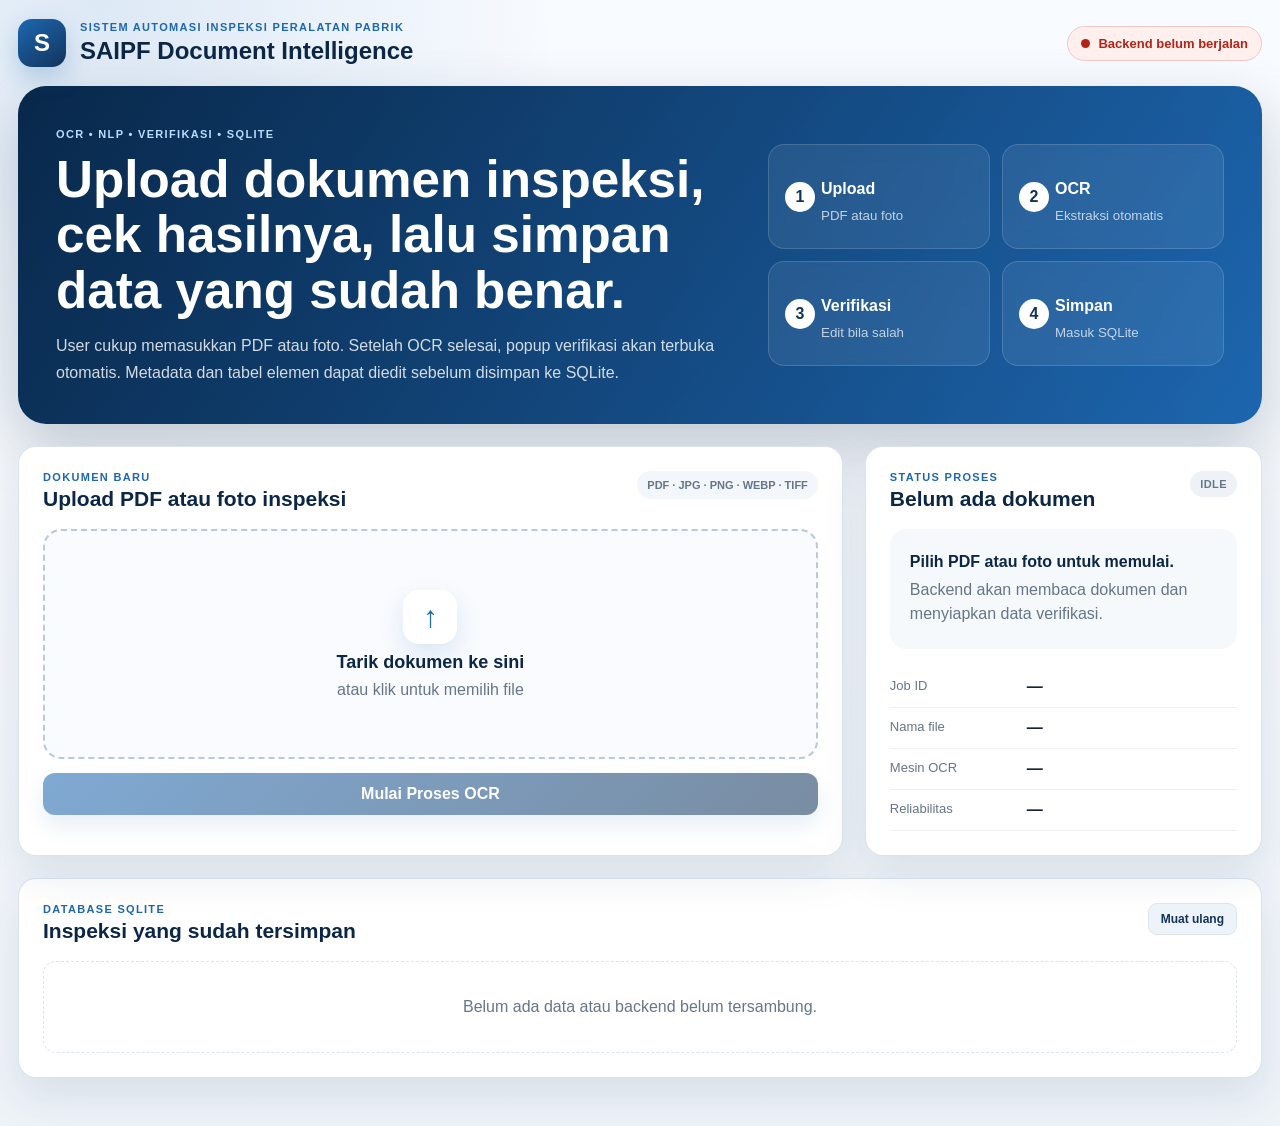
==== frontend/index.html @ a68056b7 "Initial SAIPF Railway deployment" ====
<!DOCTYPE html>
<html lang="id">
<head>
  <meta charset="UTF-8" />
  <meta name="viewport" content="width=device-width, initial-scale=1.0" />
  <meta name="description" content="Frontend SAIPF untuk upload PDF/foto, verifikasi hasil OCR, edit data, dan simpan ke SQLite." />
  <title>SAIPF — Verifikasi Dokumen Inspeksi</title>
  <link rel="stylesheet" href="css/style.css" />
</head>
<body>
  <div class="page-shell">
    <header class="site-header">
      <div class="brand">
        <div class="brand-logo">S</div>
        <div>
          <p class="brand-overline">SISTEM AUTOMASI INSPEKSI PERALATAN PABRIK</p>
          <h1>SAIPF Document Intelligence</h1>
        </div>
      </div>
      <div id="backendStatus" class="connection connection-offline">
        <span class="connection-dot"></span>
        <span id="backendStatusText">Memeriksa backend…</span>
      </div>
    </header>

    <main>
      <section class="hero">
        <div class="hero-copy">
          <span class="eyebrow">OCR • NLP • VERIFIKASI • SQLITE</span>
          <h2>Upload dokumen inspeksi, cek hasilnya, lalu simpan data yang sudah benar.</h2>
          <p>
            User cukup memasukkan PDF atau foto. Setelah OCR selesai, popup verifikasi akan terbuka otomatis.
            Metadata dan tabel elemen dapat diedit sebelum disimpan ke SQLite.
          </p>
        </div>

        <div class="hero-flow" aria-label="Alur kerja">
          <div><span>1</span><strong>Upload</strong><small>PDF atau foto</small></div>
          <div><span>2</span><strong>OCR</strong><small>Ekstraksi otomatis</small></div>
          <div><span>3</span><strong>Verifikasi</strong><small>Edit bila salah</small></div>
          <div><span>4</span><strong>Simpan</strong><small>Masuk SQLite</small></div>
        </div>
      </section>

      <section class="workspace-grid">
        <article class="card upload-card">
          <div class="card-heading">
            <div>
              <p class="section-label">DOKUMEN BARU</p>
              <h3>Upload PDF atau foto inspeksi</h3>
            </div>
            <span class="file-types">PDF · JPG · PNG · WEBP · TIFF</span>
          </div>

          <form id="uploadForm">
            <label id="dropzone" class="dropzone" for="documentInput">
              <input
                id="documentInput"
                type="file"
                name="file"
                accept="application/pdf,image/png,image/jpeg,image/webp,image/tiff,.pdf,.jpg,.jpeg,.png,.webp,.tif,.tiff"
                hidden
              />
              <div class="dropzone-icon">↑</div>
              <strong>Tarik dokumen ke sini</strong>
              <span>atau klik untuk memilih file</span>
              <div id="selectedFileInfo" class="selected-file" hidden></div>
            </label>

            <div id="localPreview" class="local-preview" hidden>
              <img id="imagePreview" alt="Pratinjau dokumen" hidden />
              <iframe id="pdfPreview" title="Pratinjau PDF" hidden></iframe>
            </div>

            <button id="uploadButton" class="btn btn-primary btn-full" type="submit" disabled>
              Mulai Proses OCR
            </button>
          </form>
        </article>

        <aside class="card status-card">
          <div class="card-heading">
            <div>
              <p class="section-label">STATUS PROSES</p>
              <h3 id="processTitle">Belum ada dokumen</h3>
            </div>
            <span id="processBadge" class="badge badge-idle">IDLE</span>
          </div>

          <div class="process-visual">
            <div id="spinner" class="spinner" hidden></div>
            <div class="process-message">
              <strong id="processMessage">Pilih PDF atau foto untuk memulai.</strong>
              <p id="processDetail">Backend akan membaca dokumen dan menyiapkan data verifikasi.</p>
            </div>
          </div>

          <dl class="job-info">
            <div><dt>Job ID</dt><dd id="jobIdText">—</dd></div>
            <div><dt>Nama file</dt><dd id="jobFilenameText">—</dd></div>
            <div><dt>Mesin OCR</dt><dd id="jobEngineText">—</dd></div>
            <div><dt>Reliabilitas</dt><dd id="jobReliabilityText">—</dd></div>
          </dl>
        </aside>
      </section>

      <section class="card database-card">
        <div class="card-heading">
          <div>
            <p class="section-label">DATABASE SQLITE</p>
            <h3>Inspeksi yang sudah tersimpan</h3>
          </div>
          <button id="refreshInspections" class="btn btn-light btn-small" type="button">Muat ulang</button>
        </div>
        <div id="inspectionList" class="inspection-list empty-state">Belum ada data atau backend belum tersambung.</div>
      </section>
    </main>
  </div>

  <div id="toastContainer" class="toast-container" aria-live="polite"></div>

  <div id="verificationModal" class="modal" aria-hidden="true">
    <div class="modal-backdrop"></div>
    <section class="modal-dialog" role="dialog" aria-modal="true" aria-labelledby="verificationTitle">
      <header class="modal-header">
        <div>
          <p class="section-label">VERIFIKASI HASIL OCR</p>
          <h2 id="verificationTitle">Apakah data sudah benar?</h2>
          <p id="verificationSubtitle">Bandingkan hasil ekstraksi dengan dokumen asli.</p>
        </div>
        <button id="closeVerification" class="icon-btn" type="button" aria-label="Tutup">×</button>
      </header>

      <div class="modal-body verification-layout">
        <aside class="document-panel">
          <div class="panel-title-row">
            <h3>Dokumen asli</h3>
            <span id="modalFilename" class="mini-chip">—</span>
          </div>
          <div class="document-preview">
            <img id="modalImagePreview" alt="Dokumen yang diunggah" hidden />
            <iframe id="modalPdfPreview" title="Dokumen PDF yang diunggah" hidden></iframe>
            <div id="previewUnavailable" class="preview-empty">Pratinjau tidak tersedia untuk dokumen lama.</div>
          </div>
          <details class="raw-box">
            <summary>Lihat teks OCR mentah</summary>
            <pre id="rawText"></pre>
          </details>
        </aside>

        <section class="review-panel">
          <div class="ocr-metrics">
            <div><span>Job ID</span><strong id="metricJobId">—</strong></div>
            <div><span>Mesin</span><strong id="metricEngine">—</strong></div>
            <div><span>Confidence</span><strong id="metricConfidence">—</strong></div>
            <div><span>Reliabilitas</span><strong id="metricReliability">—</strong></div>
          </div>

          <div id="reviewWarning" class="warning-box" hidden></div>

          <form id="verificationForm">
            <input id="reviewJobId" type="hidden" />

            <section class="form-block">
              <div class="form-block-heading">
                <div>
                  <h3>Metadata inspeksi</h3>
                  <p>Aktifkan mode edit bila ada data yang salah.</p>
                </div>
                <span id="editModeBadge" class="mini-chip">Mode lihat</span>
              </div>

              <div class="form-grid">
                <label>Nomor Form<input id="formNo" data-editable type="text" disabled /></label>
                <label>Revisi<input id="revision" data-editable type="text" disabled /></label>
                <label>Equipment ID<input id="equipmentId" data-editable type="text" disabled required /></label>
                <label>Nama Equipment<input id="equipmentName" data-editable type="text" disabled /></label>
                <label>Lokasi / Area<input id="location" data-editable type="text" disabled /></label>
                <label>Tipe Equipment<input id="equipmentType" data-editable type="text" disabled /></label>
                <label>Tanggal Inspeksi<input id="inspectionDate" data-editable type="date" disabled /></label>
                <label>Inspektor<input id="inspector" data-editable type="text" disabled required /></label>
                <label>Metode<input id="method" data-editable type="text" disabled /></label>
                <label>Status
                  <select id="inspectionStatus" data-editable disabled>
                    <option value="PENDING_REVIEW">PENDING_REVIEW</option>
                    <option value="APPROVED">APPROVED</option>
                    <option value="DRAFT">DRAFT</option>
                    <option value="REJECTED">REJECTED</option>
                  </select>
                </label>
                <label>Kondisi Keseluruhan
                  <select id="overallCondition" data-editable disabled>
                    <option value="">Belum ditentukan</option>
                    <option value="A">A — Sangat Baik</option>
                    <option value="B">B — Baik</option>
                    <option value="C">C — Perlu Perhatian</option>
                    <option value="D">D — Perlu Perbaikan</option>
                    <option value="E">E — Kritis / Rusak</option>
                  </select>
                </label>
              </div>
              <label class="full-label">Rekomendasi<textarea id="recommendation" data-editable rows="3" disabled></textarea></label>
            </section>

            <section class="form-block">
              <div class="form-block-heading table-heading">
                <div>
                  <h3>Elemen inspeksi</h3>
                  <p>Kategori A–E dan temuan dapat diperbaiki.</p>
                </div>
                <div class="table-tools">
                  <button id="addMissingButton" class="btn btn-warning btn-small edit-only" type="button" hidden>Tambah nomor hilang</button>
                  <button id="addRowButton" class="btn btn-light btn-small edit-only" type="button" hidden>+ Tambah baris</button>
                </div>
              </div>

              <div class="table-scroll">
                <table class="review-table">
                  <thead>
                    <tr>
                      <th>No.</th>
                      <th>Tag</th>
                      <th>Nama Elemen</th>
                      <th>Kategori</th>
                      <th>Temuan</th>
                      <th class="edit-column">Aksi</th>
                    </tr>
                  </thead>
                  <tbody id="elementRows"></tbody>
                </table>
              </div>
              <div id="categorySummary" class="category-summary"></div>
            </section>
          </form>
        </section>
      </div>

      <footer class="modal-footer">
        <button id="cancelReview" class="btn btn-light" type="button">Tutup</button>
        <button id="editToggleButton" class="btn btn-secondary" type="button">Belum benar — Edit data</button>
        <button id="confirmSaveButton" class="btn btn-primary" type="button">Sudah benar — Simpan ke SQLite</button>
      </footer>
    </section>
  </div>

  <div id="successModal" class="modal" aria-hidden="true">
    <div class="modal-backdrop"></div>
    <section class="modal-dialog modal-small" role="dialog" aria-modal="true" aria-labelledby="successTitle">
      <div class="success-icon">✓</div>
      <h2 id="successTitle">Data berhasil disimpan</h2>
      <p>Hasil inspeksi sudah masuk ke SQLite.</p>
      <div class="saved-id">Inspection ID: <strong id="savedInspectionId">—</strong></div>
      <button id="closeSuccess" class="btn btn-primary btn-full" type="button">Selesai</button>
    </section>
  </div>

  <div id="detailModal" class="modal" aria-hidden="true">
    <div class="modal-backdrop"></div>
    <section class="modal-dialog detail-dialog" role="dialog" aria-modal="true" aria-labelledby="detailTitle">
      <header class="modal-header">
        <div><p class="section-label">DETAIL SQLITE</p><h2 id="detailTitle">Detail inspeksi</h2></div>
        <button id="closeDetail" class="icon-btn" type="button" aria-label="Tutup">×</button>
      </header>
      <div id="detailContent" class="modal-body"></div>
    </section>
  </div>

  <script src="js/app.js"></script>
</body>
</html>
---- frontend/css/style.css ----
:root {
  --navy: #12345b;
  --navy-2: #0c2746;
  --blue: #1d67b1;
  --blue-soft: #eaf4ff;
  --teal: #148b83;
  --green: #168348;
  --green-soft: #e9f8ef;
  --yellow: #a76500;
  --yellow-soft: #fff5dc;
  --red: #b42318;
  --red-soft: #fff0ee;
  --ink: #182536;
  --muted: #667589;
  --line: #dce4ee;
  --surface: #ffffff;
  --background: #f4f7fb;
  --shadow: 0 18px 44px rgba(23, 52, 89, 0.10);
  --radius: 18px;
}

* { box-sizing: border-box; }
html { scroll-behavior: smooth; }
body {
  margin: 0;
  min-width: 320px;
  color: var(--ink);
  background:
    radial-gradient(circle at 8% 0%, rgba(29, 103, 177, 0.12), transparent 28%),
    linear-gradient(180deg, #f8fbff 0%, var(--background) 40%, #eef3f8 100%);
  font-family: Inter, "Segoe UI", Roboto, Arial, sans-serif;
}
button, input, select, textarea { font: inherit; }
button { cursor: pointer; }

.page-shell { width: min(1440px, calc(100% - 36px)); margin: 0 auto; padding-bottom: 48px; }
.site-header {
  min-height: 86px;
  display: flex;
  align-items: center;
  justify-content: space-between;
  gap: 24px;
  padding: 18px 0;
}
.brand { display: flex; align-items: center; gap: 14px; }
.brand-logo {
  width: 48px; height: 48px; border-radius: 14px;
  display: grid; place-items: center;
  color: white; font-size: 24px; font-weight: 800;
  background: linear-gradient(145deg, var(--blue), var(--navy));
  box-shadow: 0 10px 24px rgba(29, 103, 177, 0.25);
}
.brand-overline, .section-label, .eyebrow {
  margin: 0 0 4px; letter-spacing: .12em; font-size: 11px; font-weight: 800; color: var(--blue);
}
.brand h1 { margin: 0; font-size: clamp(18px, 2vw, 24px); color: var(--navy-2); }
.connection {
  display: inline-flex; align-items: center; gap: 8px;
  padding: 9px 13px; border: 1px solid var(--line); border-radius: 999px;
  font-size: 13px; font-weight: 700; background: white;
}
.connection-dot { width: 9px; height: 9px; border-radius: 50%; background: #9aa7b5; }
.connection-online { color: var(--green); border-color: #bfe4ce; background: var(--green-soft); }
.connection-online .connection-dot { background: var(--green); box-shadow: 0 0 0 4px rgba(22,131,72,.12); }
.connection-offline { color: var(--red); border-color: #f2c8c4; background: var(--red-soft); }
.connection-offline .connection-dot { background: var(--red); }

.hero {
  display: grid; grid-template-columns: 1.5fr 1fr; gap: 28px;
  padding: 38px; border-radius: 28px; overflow: hidden;
  color: white; background:
    linear-gradient(125deg, rgba(8, 39, 73, .96), rgba(29, 103, 177, .88)),
    linear-gradient(45deg, var(--navy), var(--blue));
  box-shadow: 0 24px 60px rgba(12, 39, 70, .22);
}
.hero h2 { max-width: 850px; margin: 10px 0 14px; font-size: clamp(30px, 4vw, 52px); line-height: 1.08; }
.hero p { max-width: 760px; margin: 0; line-height: 1.7; color: rgba(255,255,255,.82); }
.hero .eyebrow { color: #b9dcff; }
.hero-flow { display: grid; grid-template-columns: 1fr 1fr; gap: 12px; align-self: center; }
.hero-flow div {
  min-height: 105px; padding: 16px; border: 1px solid rgba(255,255,255,.15); border-radius: 16px;
  display: grid; grid-template-columns: 36px 1fr; align-items: center;
  background: rgba(255,255,255,.08); backdrop-filter: blur(10px);
}
.hero-flow span {
  grid-row: span 2; width: 30px; height: 30px; border-radius: 50%; display: grid; place-items: center;
  background: white; color: var(--navy); font-weight: 900;
}
.hero-flow strong { align-self: end; }
.hero-flow small { color: rgba(255,255,255,.72); }

.workspace-grid { display: grid; grid-template-columns: 1.35fr .65fr; gap: 22px; margin-top: 22px; }
.card {
  background: var(--surface); border: 1px solid rgba(215, 225, 236, .9); border-radius: var(--radius);
  box-shadow: var(--shadow); padding: 24px;
}
.card-heading { display: flex; align-items: flex-start; justify-content: space-between; gap: 16px; margin-bottom: 18px; }
.card-heading h3 { margin: 0; color: var(--navy-2); font-size: 21px; }
.file-types { font-size: 11px; font-weight: 800; color: var(--muted); background: #f3f6fa; padding: 8px 10px; border-radius: 999px; }

.dropzone {
  min-height: 230px; border: 2px dashed #b9c9db; border-radius: 18px;
  display: flex; flex-direction: column; justify-content: center; align-items: center; gap: 8px;
  padding: 28px; text-align: center; background: #f9fbfe; transition: .2s ease;
}
.dropzone:hover, .dropzone.dragging { border-color: var(--blue); background: var(--blue-soft); transform: translateY(-1px); }
.dropzone-icon { width: 54px; height: 54px; border-radius: 16px; display: grid; place-items: center; font-size: 30px; font-weight: 900; color: var(--blue); background: white; box-shadow: 0 10px 25px rgba(29,103,177,.14); }
.dropzone strong { font-size: 18px; color: var(--navy-2); }
.dropzone span { color: var(--muted); }
.selected-file { margin-top: 8px; padding: 9px 12px; border-radius: 10px; background: white; color: var(--blue) !important; font-weight: 700; }
.local-preview { margin-top: 14px; height: 230px; overflow: hidden; border: 1px solid var(--line); border-radius: 14px; background: #edf2f7; }
.local-preview img, .local-preview iframe { width: 100%; height: 100%; border: 0; object-fit: contain; background: white; }

.btn {
  border: 0; border-radius: 12px; padding: 12px 18px; font-weight: 800; transition: .18s ease;
}
.btn:hover:not(:disabled) { transform: translateY(-1px); }
.btn:disabled { cursor: not-allowed; opacity: .56; }
.btn-primary { color: white; background: linear-gradient(135deg, var(--blue), var(--navy)); box-shadow: 0 10px 22px rgba(29,103,177,.20); }
.btn-secondary { color: white; background: var(--teal); }
.btn-light { color: var(--navy); background: #edf3f9; border: 1px solid #dce5ee; }
.btn-warning { color: #704500; background: var(--yellow-soft); border: 1px solid #f1d18b; }
.btn-small { padding: 8px 12px; border-radius: 9px; font-size: 12px; }
.btn-full { width: 100%; margin-top: 14px; }

.status-card { min-height: 100%; }
.badge, .mini-chip {
  display: inline-flex; align-items: center; border-radius: 999px; padding: 7px 10px; font-size: 11px; font-weight: 900; letter-spacing: .04em;
}
.badge-idle { background: #eef2f6; color: var(--muted); }
.badge-processing { color: #075985; background: #e0f2fe; }
.badge-needs-review { color: #8a5200; background: #fff1c6; }
.badge-completed { color: var(--green); background: var(--green-soft); }
.badge-failed { color: var(--red); background: var(--red-soft); }
.process-visual { min-height: 120px; display: flex; align-items: center; gap: 18px; padding: 20px; border-radius: 16px; background: #f6f9fc; }
.process-message strong { color: var(--navy-2); }
.process-message p { margin: 7px 0 0; color: var(--muted); line-height: 1.5; }
.spinner { width: 38px; height: 38px; flex: 0 0 auto; border: 4px solid #d8e7f7; border-top-color: var(--blue); border-radius: 50%; animation: spin .85s linear infinite; }
@keyframes spin { to { transform: rotate(360deg); } }
.job-info { display: grid; gap: 0; margin: 18px 0 0; }
.job-info div { display: grid; grid-template-columns: 125px 1fr; gap: 12px; padding: 11px 0; border-bottom: 1px solid #edf1f5; }
.job-info dt { color: var(--muted); font-size: 13px; }
.job-info dd { margin: 0; font-weight: 750; overflow-wrap: anywhere; }

.database-card { margin-top: 22px; }
.inspection-list { display: grid; gap: 10px; }
.inspection-item {
  display: grid; grid-template-columns: 1fr auto; gap: 16px; align-items: center;
  padding: 14px 16px; border: 1px solid var(--line); border-radius: 13px; background: #fbfcfe;
}
.inspection-main strong { display: block; color: var(--navy-2); margin-bottom: 5px; }
.inspection-main small { color: var(--muted); }
.inspection-actions { display: flex; gap: 8px; align-items: center; }
.condition-chip { width: 34px; height: 34px; display: grid; place-items: center; border-radius: 10px; font-weight: 900; }
.cat-A { background: #e8f7ed; color: #13723e; }
.cat-B { background: #eaf4ff; color: #185e9f; }
.cat-C { background: #fff5dc; color: #8b5a00; }
.cat-D { background: #fff0e5; color: #b24d00; }
.cat-E { background: #fff0ee; color: #b42318; }
.empty-state { min-height: 92px; display: grid; place-items: center; text-align: center; color: var(--muted); border: 1px dashed var(--line); border-radius: 13px; }

.modal { position: fixed; inset: 0; z-index: 1000; display: none; }
.modal.open { display: block; }
.modal-backdrop { position: absolute; inset: 0; background: rgba(7, 23, 40, .68); backdrop-filter: blur(4px); }
.modal-dialog {
  position: relative; z-index: 1; width: min(1500px, calc(100% - 28px)); max-height: calc(100vh - 28px);
  margin: 14px auto; display: flex; flex-direction: column; overflow: hidden;
  background: white; border-radius: 20px; box-shadow: 0 28px 80px rgba(0,0,0,.30);
}
.modal-small { width: min(470px, calc(100% - 28px)); padding: 34px; margin-top: 10vh; text-align: center; }
.detail-dialog { width: min(1150px, calc(100% - 28px)); }
.modal-header, .modal-footer { padding: 20px 24px; display: flex; align-items: center; justify-content: space-between; gap: 16px; border-bottom: 1px solid var(--line); }
.modal-header h2 { margin: 0 0 4px; color: var(--navy-2); }
.modal-header p:last-child { margin: 0; color: var(--muted); }
.modal-footer { border-top: 1px solid var(--line); border-bottom: 0; justify-content: flex-end; background: #fbfcfe; }
.modal-body { padding: 22px; overflow: auto; }
.icon-btn { width: 40px; height: 40px; border: 0; border-radius: 10px; font-size: 28px; color: var(--muted); background: #f0f4f8; }

.verification-layout { display: grid; grid-template-columns: minmax(330px, .72fr) minmax(600px, 1.28fr); gap: 20px; }
.document-panel, .review-panel { min-width: 0; }
.panel-title-row { display: flex; justify-content: space-between; align-items: center; gap: 10px; margin-bottom: 10px; }
.panel-title-row h3 { margin: 0; }
.mini-chip { color: var(--blue); background: var(--blue-soft); max-width: 260px; overflow: hidden; text-overflow: ellipsis; white-space: nowrap; }
.document-preview { height: 560px; display: grid; place-items: center; overflow: hidden; border: 1px solid var(--line); border-radius: 14px; background: #e9eef4; }
.document-preview img, .document-preview iframe { width: 100%; height: 100%; border: 0; object-fit: contain; background: white; }
.preview-empty { color: var(--muted); text-align: center; padding: 24px; }
.raw-box { margin-top: 12px; border: 1px solid var(--line); border-radius: 12px; background: #f8fafc; }
.raw-box summary { padding: 12px 14px; font-weight: 800; cursor: pointer; }
.raw-box pre { max-height: 260px; overflow: auto; margin: 0; padding: 14px; border-top: 1px solid var(--line); white-space: pre-wrap; font-size: 12px; }

.ocr-metrics { display: grid; grid-template-columns: repeat(4, 1fr); gap: 10px; margin-bottom: 14px; }
.ocr-metrics div { padding: 13px; border: 1px solid var(--line); border-radius: 12px; background: #f8fafc; }
.ocr-metrics span { display: block; color: var(--muted); font-size: 11px; margin-bottom: 4px; }
.ocr-metrics strong { color: var(--navy-2); }
.warning-box { margin-bottom: 14px; padding: 13px 15px; border: 1px solid #f0ce84; border-radius: 12px; color: #744900; background: var(--yellow-soft); line-height: 1.5; }
.warning-box ul { margin: 7px 0 0 18px; padding: 0; }
.form-block { border: 1px solid var(--line); border-radius: 14px; padding: 16px; margin-bottom: 14px; }
.form-block-heading { display: flex; justify-content: space-between; align-items: flex-start; gap: 12px; margin-bottom: 14px; }
.form-block-heading h3 { margin: 0 0 3px; color: var(--navy-2); }
.form-block-heading p { margin: 0; color: var(--muted); font-size: 13px; }
.table-heading { align-items: center; }
.table-tools { display: flex; gap: 8px; flex-wrap: wrap; }
.form-grid { display: grid; grid-template-columns: repeat(3, 1fr); gap: 12px; }
.form-grid label, .full-label { display: grid; gap: 6px; color: #445468; font-size: 12px; font-weight: 800; }
input, select, textarea {
  width: 100%; border: 1px solid #cfd9e5; border-radius: 9px; padding: 10px 11px; color: var(--ink); background: white; outline: none;
}
input:focus, select:focus, textarea:focus { border-color: var(--blue); box-shadow: 0 0 0 3px rgba(29,103,177,.11); }
input:disabled, select:disabled, textarea:disabled { color: #27374a; background: #f3f6f9; opacity: 1; }
.full-label { margin-top: 12px; }
textarea { resize: vertical; }

.table-scroll { overflow: auto; border: 1px solid var(--line); border-radius: 11px; }
.review-table { width: 100%; min-width: 900px; border-collapse: collapse; }
.review-table th { position: sticky; top: 0; z-index: 1; padding: 10px; text-align: left; color: #526275; font-size: 11px; background: #eef3f7; }
.review-table td { padding: 7px; border-top: 1px solid #e6edf4; vertical-align: top; }
.review-table input, .review-table select { min-width: 80px; padding: 8px; }
.review-table .row-no { width: 74px; }
.review-table .row-category { width: 90px; }
.review-table .remove-row { width: 34px; height: 34px; border: 0; border-radius: 8px; color: var(--red); background: var(--red-soft); font-size: 20px; }
.edit-column { width: 56px; }
body:not(.edit-mode) .edit-column, body:not(.edit-mode) .row-action { display: none; }
.category-summary { display: flex; gap: 8px; flex-wrap: wrap; margin-top: 11px; }
.summary-chip { padding: 7px 10px; border-radius: 999px; font-size: 12px; font-weight: 900; background: #eef2f6; color: #516174; }

.success-icon { width: 72px; height: 72px; margin: 0 auto 16px; display: grid; place-items: center; border-radius: 50%; font-size: 36px; font-weight: 900; color: var(--green); background: var(--green-soft); }
.modal-small h2 { margin: 0 0 8px; color: var(--navy-2); }
.modal-small p { color: var(--muted); }
.saved-id { margin: 18px 0 6px; padding: 13px; border-radius: 12px; background: #f3f7fb; }
.detail-grid { display: grid; grid-template-columns: repeat(3,1fr); gap: 12px; margin-bottom: 16px; }
.detail-box { padding: 14px; border: 1px solid var(--line); border-radius: 12px; background: #f8fafc; }
.detail-box span { display: block; color: var(--muted); font-size: 11px; margin-bottom: 5px; }

.toast-container { position: fixed; z-index: 2000; right: 18px; bottom: 18px; display: grid; gap: 10px; }
.toast { max-width: 390px; padding: 13px 16px; border-radius: 12px; color: white; box-shadow: 0 16px 36px rgba(0,0,0,.24); animation: toast-in .2s ease-out; }
.toast-info { background: var(--navy); }
.toast-success { background: var(--green); }
.toast-error { background: var(--red); }
@keyframes toast-in { from { transform: translateY(8px); opacity: 0; } }

@media (max-width: 1050px) {
  .hero, .workspace-grid, .verification-layout { grid-template-columns: 1fr; }
  .document-preview { height: 420px; }
  .form-grid { grid-template-columns: repeat(2, 1fr); }
}
@media (max-width: 720px) {
  .page-shell { width: min(100% - 20px, 1440px); }
  .site-header { align-items: flex-start; flex-direction: column; }
  .hero { padding: 26px 20px; }
  .hero-flow, .ocr-metrics, .form-grid, .detail-grid { grid-template-columns: 1fr; }
  .card { padding: 18px; }
  .modal-dialog { width: calc(100% - 12px); max-height: calc(100vh - 12px); margin: 6px auto; border-radius: 14px; }
  .modal-header, .modal-footer { padding: 15px; }
  .modal-footer { flex-direction: column-reverse; }
  .modal-footer .btn { width: 100%; }
  .modal-body { padding: 14px; }
  .document-preview { height: 330px; }
  .inspection-item { grid-template-columns: 1fr; }
  .inspection-actions { justify-content: flex-end; }
}
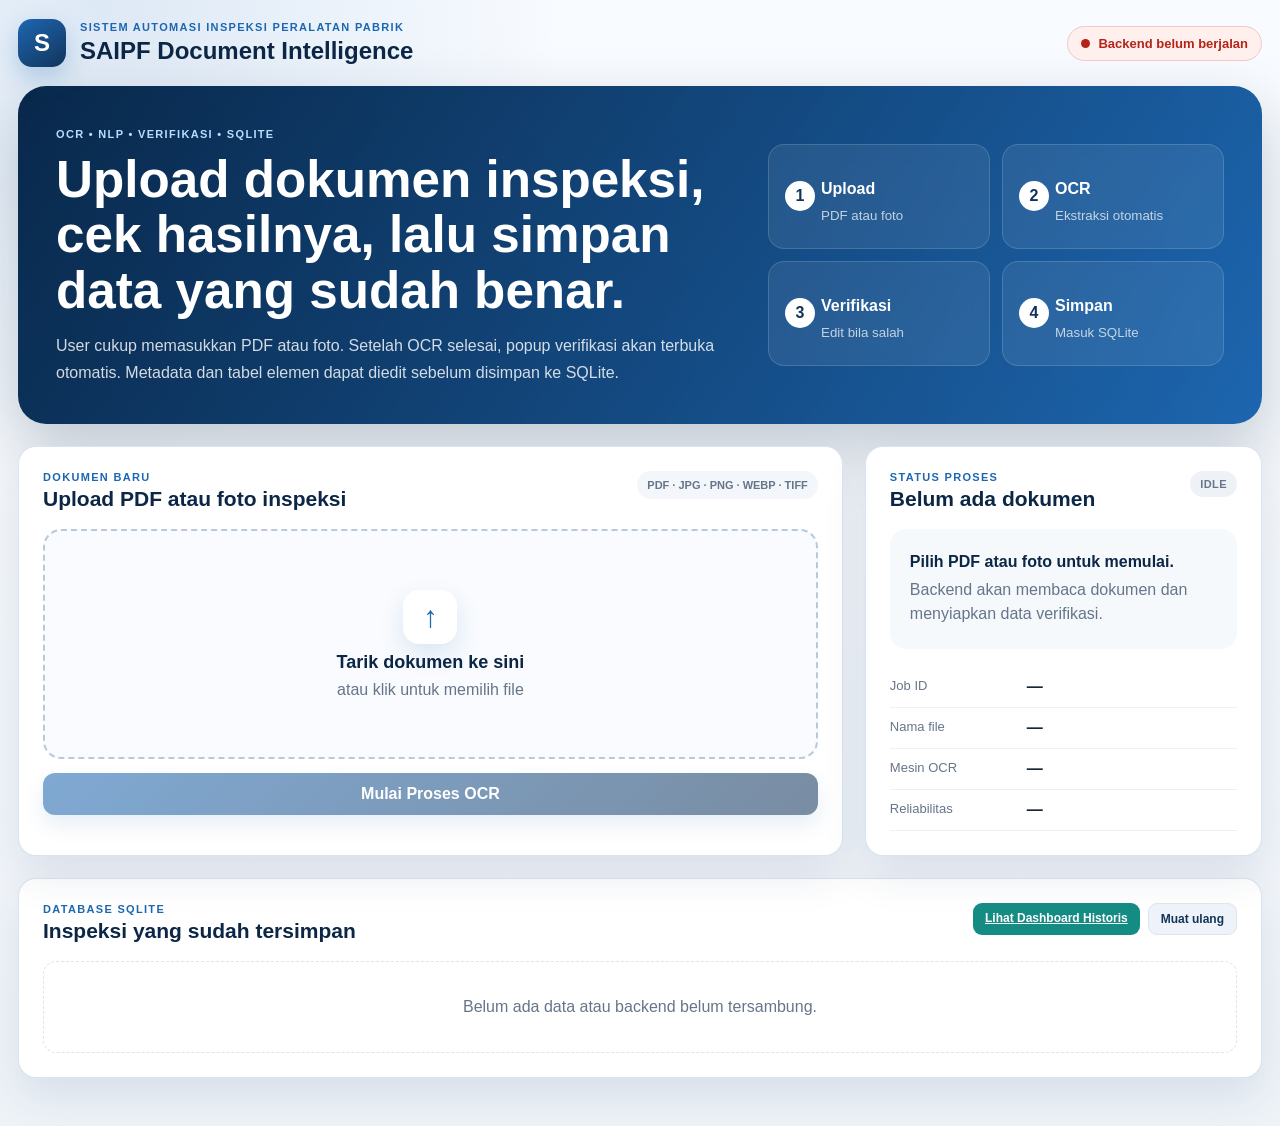
==== commit b0053d9d: "Add historical inspection dashboard" ====
--- a/frontend/index.html
+++ b/frontend/index.html
@@ -110,7 +110,14 @@
             <p class="section-label">DATABASE SQLITE</p>
             <h3>Inspeksi yang sudah tersimpan</h3>
           </div>
-          <button id="refreshInspections" class="btn btn-light btn-small" type="button">Muat ulang</button>
+          <div class="table-tools">
+            <a href="/dashboard.html" class="btn btn-secondary btn-small">
+              Lihat Dashboard Historis
+            </a>
+            <button id="refreshInspections" class="btn btn-light btn-small" type="button">
+              Muat ulang
+            </button>
+          </div>
         </div>
         <div id="inspectionList" class="inspection-list empty-state">Belum ada data atau backend belum tersambung.</div>
       </section>
